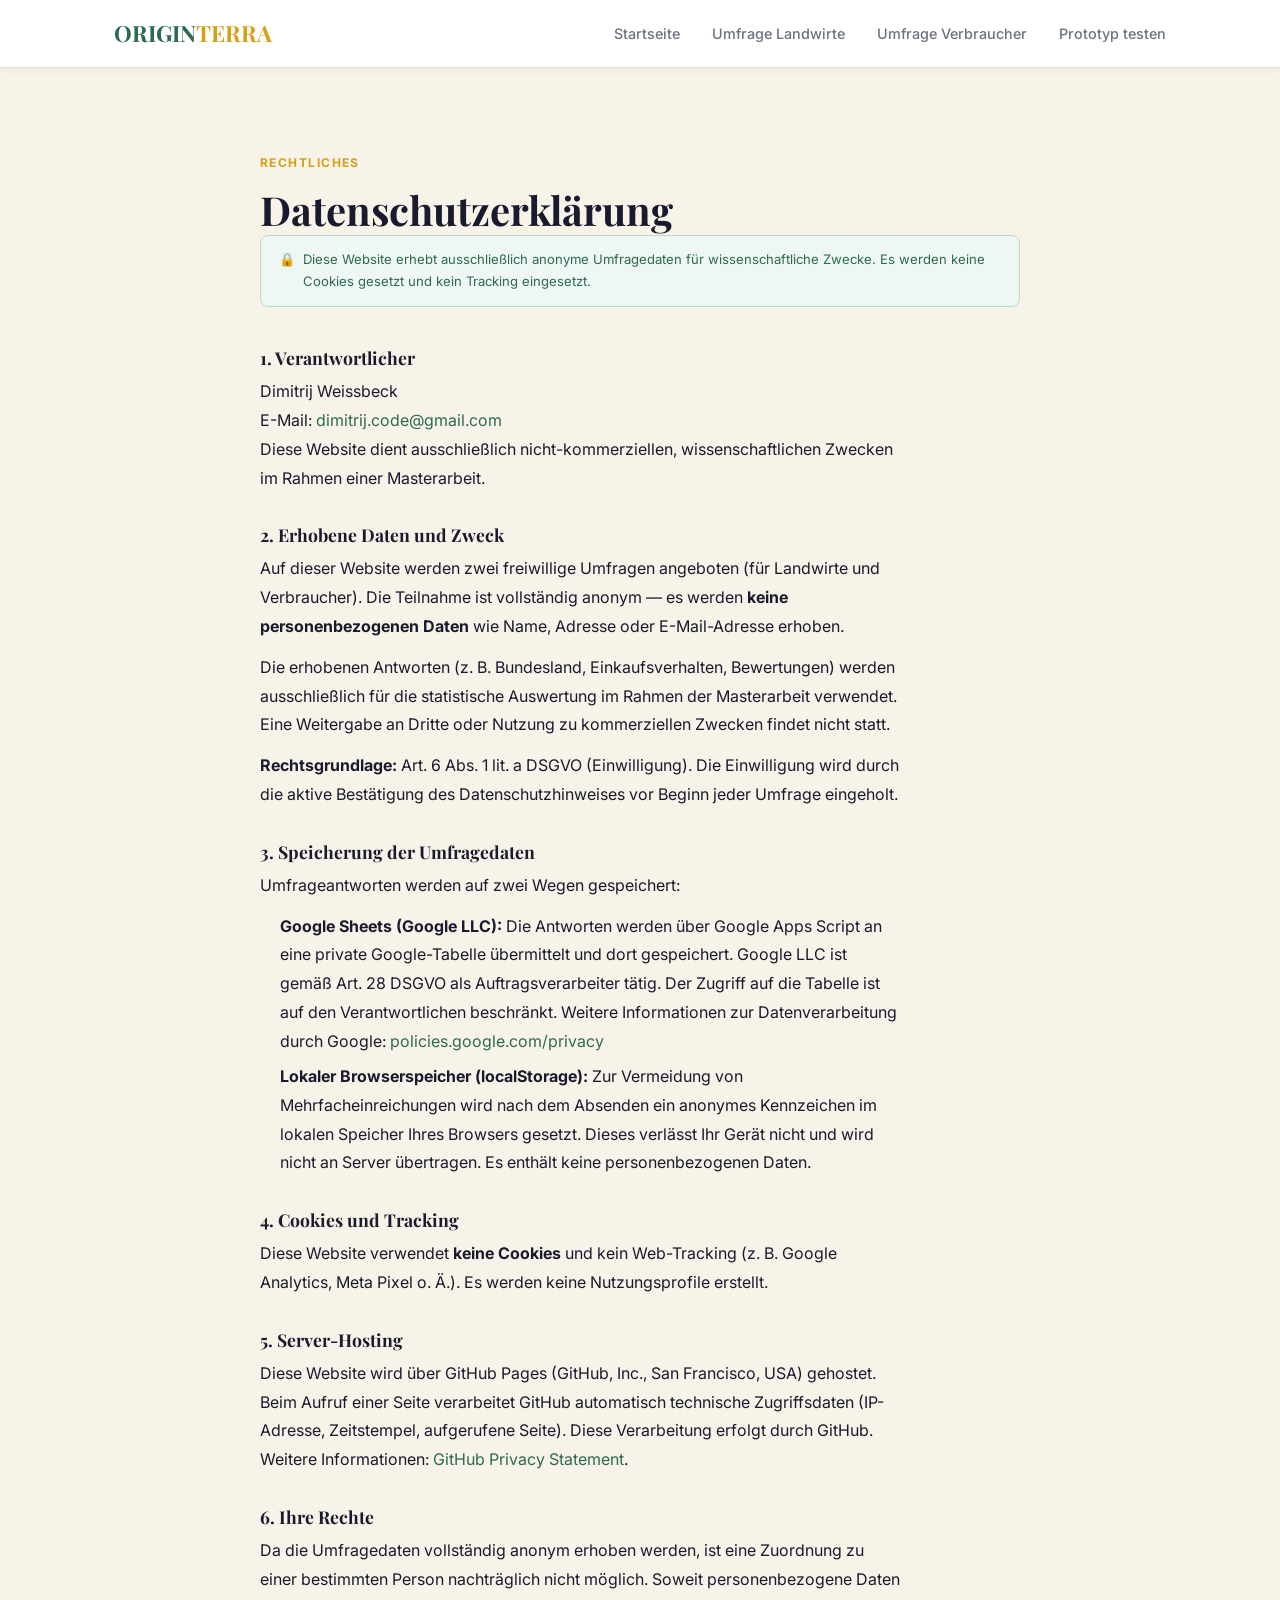
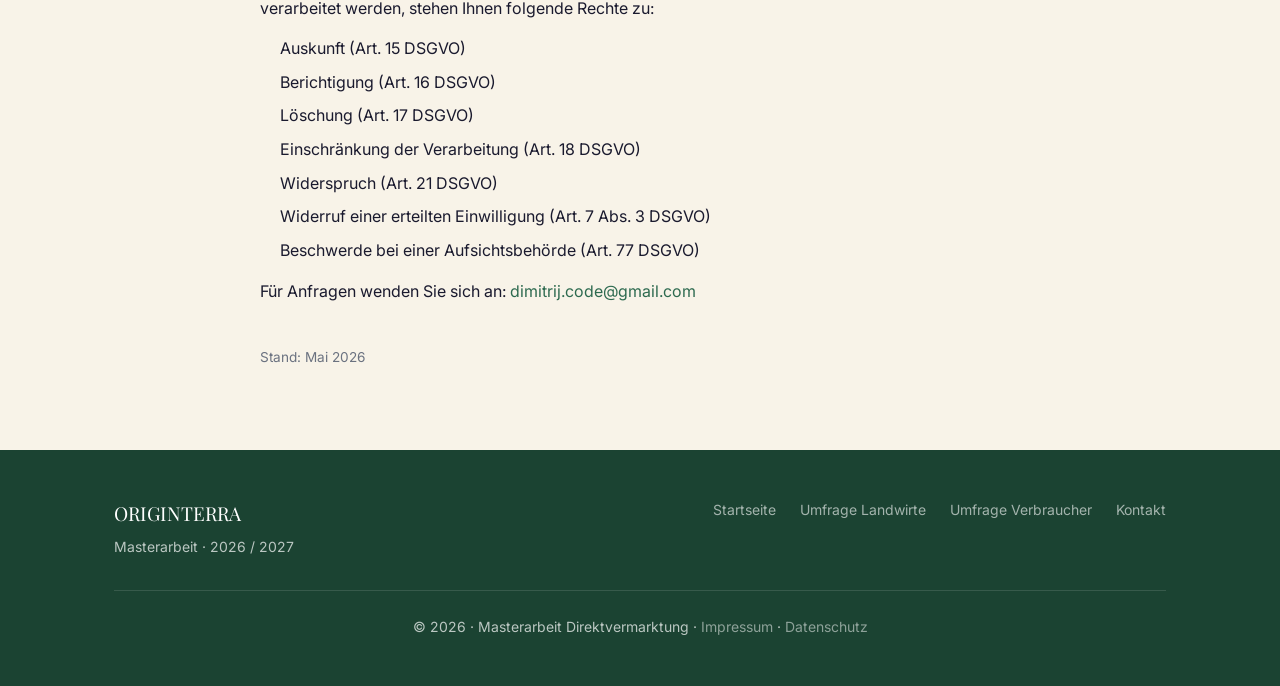
==== datenschutz.html @ 371de483 "add datenschutz" ====
<!DOCTYPE html>
<html lang="de">
<head>
  <meta charset="UTF-8">
  <meta name="viewport" content="width=device-width, initial-scale=1.0">
  <meta name="description" content="Datenschutzerklärung – ORIGINTERRA Masterarbeit Direktvermarktung.">
  <meta name="robots" content="noindex, follow">
  <link rel="canonical" href="https://originterra.de/datenschutz.html">
  <title>Datenschutz – ORIGINTERRA</title>
  <link rel="preconnect" href="https://fonts.googleapis.com">
  <link rel="preconnect" href="https://fonts.gstatic.com" crossorigin>
  <link href="https://fonts.googleapis.com/css2?family=Inter:wght@400;500;600;700&family=Playfair+Display:wght@700&display=swap" rel="stylesheet">
  <link rel="stylesheet" href="css/styles.css">
</head>
<body>

<!-- NAVIGATION -->
<nav class="nav">
  <div class="container">
    <div class="nav__inner">
      <a href="index.html" class="nav__logo">ORIGIN<span>TERRA</span></a>
      <button class="nav__toggle" id="nav-toggle" aria-label="Menü öffnen" aria-expanded="false">
        <span></span><span></span><span></span>
      </button>
      <ul class="nav__links" id="nav-links" role="list">
        <li><a href="index.html">Startseite</a></li>
        <li><a href="umfrage-bauern.html">Umfrage Landwirte</a></li>
        <li><a href="umfrage-konsumenten.html">Umfrage Verbraucher</a></li>
        <li><a href="index.html#prototyp">Prototyp testen</a></li>
      </ul>
    </div>
  </div>
</nav>

<!-- MAIN CONTENT -->
<section class="section">
  <div class="container">
    <div class="form-page">

      <div class="form-header">
        <span class="section-label">Rechtliches</span>
        <h1 style="font-size: clamp(1.6rem, 4vw, 2.5rem);">Datenschutzerklärung</h1>
        <div class="privacy-note">
          Diese Website erhebt ausschließlich anonyme Umfragedaten für wissenschaftliche Zwecke.
          Es werden keine Cookies gesetzt und kein Tracking eingesetzt.
        </div>
      </div>

      <div style="max-width: 640px; line-height: 1.8;">

        <h2 style="font-size: 1.1rem; margin-top: 2rem; margin-bottom: 0.5rem;">1. Verantwortlicher</h2>
        <p>
          Dimitrij Weissbeck<br>
          E-Mail: <a href="mailto:dimitrij.code@gmail.com">dimitrij.code@gmail.com</a><br>
          Diese Website dient ausschließlich nicht-kommerziellen, wissenschaftlichen Zwecken
          im Rahmen einer Masterarbeit.
        </p>

        <h2 style="font-size: 1.1rem; margin-top: 2rem; margin-bottom: 0.5rem;">2. Erhobene Daten und Zweck</h2>
        <p>
          Auf dieser Website werden zwei freiwillige Umfragen angeboten (für Landwirte und Verbraucher).
          Die Teilnahme ist vollständig anonym — es werden <strong>keine personenbezogenen Daten</strong>
          wie Name, Adresse oder E-Mail-Adresse erhoben.
        </p>
        <p>
          Die erhobenen Antworten (z.&nbsp;B. Bundesland, Einkaufsverhalten, Bewertungen)
          werden ausschließlich für die statistische Auswertung im Rahmen der Masterarbeit verwendet.
          Eine Weitergabe an Dritte oder Nutzung zu kommerziellen Zwecken findet nicht statt.
        </p>
        <p>
          <strong>Rechtsgrundlage:</strong> Art. 6 Abs. 1 lit. a DSGVO (Einwilligung).
          Die Einwilligung wird durch die aktive Bestätigung des Datenschutzhinweises vor
          Beginn jeder Umfrage eingeholt.
        </p>

        <h2 style="font-size: 1.1rem; margin-top: 2rem; margin-bottom: 0.5rem;">3. Speicherung der Umfragedaten</h2>
        <p>
          Umfrageantworten werden auf zwei Wegen gespeichert:
        </p>
        <ul style="margin-left: 1.25rem; margin-bottom: 0.75rem;">
          <li style="margin-bottom: 0.4rem;">
            <strong>Google Sheets (Google LLC):</strong> Die Antworten werden über Google Apps Script
            an eine private Google-Tabelle übermittelt und dort gespeichert.
            Google LLC ist gemäß Art. 28 DSGVO als Auftragsverarbeiter tätig.
            Der Zugriff auf die Tabelle ist auf den Verantwortlichen beschränkt.
            Weitere Informationen zur Datenverarbeitung durch Google:
            <a href="https://policies.google.com/privacy" target="_blank" rel="noopener">policies.google.com/privacy</a>
          </li>
          <li>
            <strong>Lokaler Browserspeicher (localStorage):</strong> Zur Vermeidung von
            Mehrfacheinreichungen wird nach dem Absenden ein anonymes Kennzeichen im
            lokalen Speicher Ihres Browsers gesetzt. Dieses verlässt Ihr Gerät nicht
            und wird nicht an Server übertragen. Es enthält keine personenbezogenen Daten.
          </li>
        </ul>

        <h2 style="font-size: 1.1rem; margin-top: 2rem; margin-bottom: 0.5rem;">4. Cookies und Tracking</h2>
        <p>
          Diese Website verwendet <strong>keine Cookies</strong> und kein Web-Tracking
          (z.&nbsp;B. Google Analytics, Meta Pixel o.&nbsp;Ä.).
          Es werden keine Nutzungsprofile erstellt.
        </p>

        <h2 style="font-size: 1.1rem; margin-top: 2rem; margin-bottom: 0.5rem;">5. Server-Hosting</h2>
        <p>
          Diese Website wird über GitHub Pages (GitHub, Inc., San Francisco, USA) gehostet.
          Beim Aufruf einer Seite verarbeitet GitHub automatisch technische Zugriffsdaten
          (IP-Adresse, Zeitstempel, aufgerufene Seite). Diese Verarbeitung erfolgt durch GitHub.
          Weitere Informationen: <a href="https://docs.github.com/en/site-policy/privacy-policies/github-general-privacy-statement" target="_blank" rel="noopener">GitHub Privacy Statement</a>.
        </p>

        <h2 style="font-size: 1.1rem; margin-top: 2rem; margin-bottom: 0.5rem;">6. Ihre Rechte</h2>
        <p>Da die Umfragedaten vollständig anonym erhoben werden, ist eine Zuordnung zu einer bestimmten Person nachträglich nicht möglich. Soweit personenbezogene Daten verarbeitet werden, stehen Ihnen folgende Rechte zu:</p>
        <ul style="margin-left: 1.25rem; margin-bottom: 0.75rem;">
          <li style="margin-bottom: 0.3rem;">Auskunft (Art. 15 DSGVO)</li>
          <li style="margin-bottom: 0.3rem;">Berichtigung (Art. 16 DSGVO)</li>
          <li style="margin-bottom: 0.3rem;">Löschung (Art. 17 DSGVO)</li>
          <li style="margin-bottom: 0.3rem;">Einschränkung der Verarbeitung (Art. 18 DSGVO)</li>
          <li style="margin-bottom: 0.3rem;">Widerspruch (Art. 21 DSGVO)</li>
          <li style="margin-bottom: 0.3rem;">Widerruf einer erteilten Einwilligung (Art. 7 Abs. 3 DSGVO)</li>
          <li>Beschwerde bei einer Aufsichtsbehörde (Art. 77 DSGVO)</li>
        </ul>
        <p>
          Für Anfragen wenden Sie sich an:
          <a href="mailto:dimitrij.code@gmail.com">dimitrij.code@gmail.com</a>
        </p>

        <p style="margin-top: 2.5rem; font-size: 0.85rem; color: var(--color-text-muted);">
          Stand: Mai 2026
        </p>

      </div>
    </div>
  </div>
</section>

<!-- FOOTER -->
<footer class="footer">
  <div class="container">
    <div class="footer__inner">
      <div>
        <div class="footer__brand">ORIGINTERRA</div>
        <p>Masterarbeit · 2026 / 2027</p>
      </div>
      <div class="footer__links">
        <a href="index.html">Startseite</a>
        <a href="umfrage-bauern.html">Umfrage Landwirte</a>
        <a href="umfrage-konsumenten.html">Umfrage Verbraucher</a>
        <a href="kontakt.html">Kontakt</a>
      </div>
    </div>
    <div class="footer__copy">
      &copy; 2026 · Masterarbeit Direktvermarktung ·
      <a href="impressum.html" style="color: rgba(255,255,255,0.5);">Impressum</a> ·
      <a href="datenschutz.html" style="color: rgba(255,255,255,0.5);" aria-current="page">Datenschutz</a>
    </div>
  </div>
</footer>

<script>
  document.addEventListener('DOMContentLoaded', function() {
    var btn = document.getElementById('nav-toggle');
    var nav = document.getElementById('nav-links');
    if (!btn || !nav) return;
    btn.addEventListener('click', function() {
      var open = nav.classList.toggle('is-open');
      btn.setAttribute('aria-expanded', open);
    });
    nav.querySelectorAll('a').forEach(function(a) {
      a.addEventListener('click', function() {
        nav.classList.remove('is-open');
        btn.setAttribute('aria-expanded', 'false');
      });
    });
    document.addEventListener('click', function(e) {
      if (!nav.contains(e.target) && !btn.contains(e.target)) {
        nav.classList.remove('is-open');
        btn.setAttribute('aria-expanded', 'false');
      }
    });
  });
</script>
</body>
</html>
---- css/styles.css ----
/* ============================================================
   GLOBAL TOKENS
   ============================================================ */
:root {
  --color-primary:       #2D6A4F;
  --color-primary-light: #40916C;
  --color-primary-dark:  #1B4332;
  --color-accent:        #D4A017;
  --color-accent-dark:   #B8860B;
  --color-bg:            #F8F3E8;
  --color-surface:       #FFFFFF;
  --color-surface-alt:   #F0EBE0;
  --color-text:          #1A1A2E;
  --color-text-muted:    #6B7280;
  --color-border:        #E5E0D5;
  --color-success:       #2D6A4F;
  --font-heading:        'Playfair Display', Georgia, serif;
  --font-body:           'Inter', system-ui, -apple-system, sans-serif;
  --radius:              12px;
  --radius-sm:           8px;
  --shadow:              0 2px 16px rgba(0,0,0,0.08);
  --shadow-md:           0 4px 24px rgba(0,0,0,0.12);
  --max-width:           1100px;
  --nav-height:          68px;
}

/* ============================================================
   RESET & BASE
   ============================================================ */
*, *::before, *::after { box-sizing: border-box; margin: 0; padding: 0; }

html { font-size: 16px; scroll-behavior: smooth; }

body {
  font-family: var(--font-body);
  background: var(--color-bg);
  color: var(--color-text);
  line-height: 1.65;
  min-height: 100vh;
}

img { max-width: 100%; height: auto; display: block; }
a { color: var(--color-primary); text-decoration: none; }
a:hover { text-decoration: underline; }
ul { list-style: none; }

/* ============================================================
   TYPOGRAPHY
   ============================================================ */
h1, h2, h3, h4 {
  font-family: var(--font-heading);
  line-height: 1.25;
  color: var(--color-text);
}
h1 { font-size: clamp(2rem, 5vw, 3.25rem); }
h2 { font-size: clamp(1.5rem, 3vw, 2.25rem); margin-bottom: 0.5rem; }
h3 { font-size: clamp(1.15rem, 2vw, 1.5rem); margin-bottom: 0.35rem; }
p  { margin-bottom: 0.75rem; }
p:last-child { margin-bottom: 0; }

.text-muted  { color: var(--color-text-muted); font-size: 0.9rem; }
.text-center { text-align: center; }

/* ============================================================
   LAYOUT
   ============================================================ */
.container {
  width: min(var(--max-width), 100%);
  margin-inline: auto;
  padding-inline: 1.5rem;
}

.section {
  padding-block: 5rem;
}
.section--alt {
  background: var(--color-surface);
}
.section--dark {
  background: var(--color-primary-dark);
  color: #fff;
}
.section--dark h2,
.section--dark h3,
.section--dark p { color: inherit; }

.section-label {
  display: inline-block;
  font-size: 0.75rem;
  font-weight: 700;
  letter-spacing: 0.12em;
  text-transform: uppercase;
  color: var(--color-accent);
  margin-bottom: 0.75rem;
}

/* ============================================================
   GRID CARDS
   ============================================================ */
.card-grid {
  display: grid;
  grid-template-columns: repeat(auto-fit, minmax(280px, 1fr));
  gap: 1.5rem;
  margin-top: 2.5rem;
}
.card-grid--2 { grid-template-columns: repeat(auto-fit, minmax(320px, 1fr)); }

.card {
  background: var(--color-surface);
  border-radius: var(--radius);
  padding: 2rem;
  box-shadow: var(--shadow);
  border: 1px solid var(--color-border);
  transition: transform 0.2s, box-shadow 0.2s;
}
.card:hover { transform: translateY(-3px); box-shadow: var(--shadow-md); }

.card__icon {
  font-size: 2.25rem;
  margin-bottom: 1rem;
  display: block;
}
.card__title { margin-bottom: 0.5rem; }

.card--survey {
  border-top: 4px solid var(--color-primary);
  display: flex;
  flex-direction: column;
}
.card--survey .btn { margin-top: auto; padding-top: 1rem; }
.survey-count {
  font-size: 0.8rem;
  color: var(--color-text-muted);
  margin-top: 0.75rem;
}
.survey-count strong { color: var(--color-primary); }

/* ============================================================
   BUTTONS
   ============================================================ */
.btn {
  display: inline-flex;
  align-items: center;
  justify-content: center;
  gap: 0.5rem;
  padding: 0.75rem 1.75rem;
  border-radius: var(--radius-sm);
  font-family: var(--font-body);
  font-size: 0.95rem;
  font-weight: 600;
  cursor: pointer;
  border: 2px solid transparent;
  transition: background 0.2s, color 0.2s, border-color 0.2s, transform 0.15s;
  text-decoration: none;
  white-space: nowrap;
}
.btn:hover { transform: translateY(-1px); text-decoration: none; }
.btn:active { transform: translateY(0); }

.btn--primary {
  background: var(--color-primary);
  color: #fff;
  border-color: var(--color-primary);
}
.btn--primary:hover { background: var(--color-primary-light); border-color: var(--color-primary-light); }

.btn--accent {
  background: var(--color-accent);
  color: var(--color-text);
  border-color: var(--color-accent);
}
.btn--accent:hover { background: var(--color-accent-dark); border-color: var(--color-accent-dark); }

.btn--outline {
  background: transparent;
  color: var(--color-primary);
  border-color: var(--color-primary);
}
.btn--outline:hover { background: var(--color-primary); color: #fff; }

.btn--outline-white {
  background: transparent;
  color: #fff;
  border-color: rgba(255,255,255,0.6);
}
.btn--outline-white:hover { background: rgba(255,255,255,0.15); border-color: #fff; }

.btn--lg { padding: 1rem 2.25rem; font-size: 1.05rem; }
.btn--sm { padding: 0.5rem 1rem; font-size: 0.85rem; }
.btn--full { width: 100%; }

/* ============================================================
   NAVIGATION
   ============================================================ */
.nav {
  position: sticky;
  top: 0;
  z-index: 100;
  height: var(--nav-height);
  background: var(--color-surface);
  border-bottom: 1px solid var(--color-border);
  box-shadow: 0 1px 8px rgba(0,0,0,0.06);
  display: flex;
  align-items: center;
}

.nav__inner {
  display: flex;
  align-items: center;
  justify-content: space-between;
  width: 100%;
}

.nav__logo {
  font-family: var(--font-heading);
  font-size: 1.4rem;
  font-weight: 700;
  color: var(--color-primary);
  text-decoration: none;
}
.nav__logo span { color: var(--color-accent); }

.nav__links {
  display: flex;
  align-items: center;
  gap: 2rem;
}
.nav__links a {
  font-size: 0.9rem;
  font-weight: 500;
  color: var(--color-text-muted);
  transition: color 0.2s;
}
.nav__links a:hover,
.nav__links a[aria-current="page"] {
  color: var(--color-primary);
  text-decoration: none;
}.nav__links a[aria-current="page"] {
  border-bottom: 2px solid var(--color-primary);
  padding-bottom: 2px;
}

/* hamburger — checkbox hack */
.nav__toggle {
  display: none;
  background: none;
  border: none;
  cursor: pointer;
  padding: 4px;
  flex-direction: column;
  gap: 5px;
}
.nav__toggle span {
  display: block;
  width: 24px;
  height: 2px;
  background: var(--color-text);
  border-radius: 2px;
  transition: transform 0.2s, opacity 0.2s;
}

@media (max-width: 768px) {
  .nav__toggle { display: flex; }

  .nav__links {
    position: fixed;
    inset: var(--nav-height) 0 0 0;
    background: var(--color-surface);
    flex-direction: column;
    align-items: flex-start;
    padding: 2rem 1.5rem;
    gap: 1.5rem;
    transform: translateX(100%);
    transition: transform 0.3s;
    border-top: 1px solid var(--color-border);
    font-size: 1.1rem;
    z-index: 200;
  }
  .nav__links.is-open { transform: translateX(0); }
  .nav__links a { font-size: 1.1rem; }
}

/* ============================================================
   HERO
   ============================================================ */
.hero {
  min-height: calc(100vh - var(--nav-height));
  background: linear-gradient(135deg, var(--color-primary-dark) 0%, var(--color-primary) 60%, var(--color-primary-light) 100%);
  display: flex;
  align-items: center;
  position: relative;
  overflow: hidden;
  padding-block: 5rem;
}

.hero::before {
  content: '';
  position: absolute;
  inset: 0;
  background: url("data:image/svg+xml,%3Csvg width='60' height='60' viewBox='0 0 60 60' xmlns='http://www.w3.org/2000/svg'%3E%3Cg fill='none' fill-rule='evenodd'%3E%3Cg fill='%23ffffff' fill-opacity='0.04'%3E%3Cpath d='M36 34v-4h-2v4h-4v2h4v4h2v-4h4v-2h-4zm0-30V0h-2v4h-4v2h4v4h2V6h4V4h-4zM6 34v-4H4v4H0v2h4v4h2v-4h4v-2H6zM6 4V0H4v4H0v2h4v4h2V6h4V4H6z'/%3E%3C/g%3E%3C/g%3E%3C/svg%3E");
  pointer-events: none;
}

.hero__content {
  position: relative;
  z-index: 1;
  max-width: 700px;
}
.hero__label {
  display: inline-block;
  background: rgba(255,255,255,0.15);
  color: rgba(255,255,255,0.9);
  font-size: 0.75rem;
  font-weight: 700;
  letter-spacing: 0.1em;
  text-transform: uppercase;
  padding: 0.35rem 0.85rem;
  border-radius: 100px;
  margin-bottom: 1.5rem;
}
.hero__title {
  color: #fff;
  margin-bottom: 1.25rem;
}
.hero__title em {
  font-style: normal;
  color: var(--color-accent);
}
.hero__subtitle {
  color: rgba(255,255,255,0.82);
  font-size: 1.15rem;
  margin-bottom: 2.5rem;
  max-width: 560px;
}
.hero__cta { display: flex; gap: 1rem; flex-wrap: wrap; }

/* ============================================================
   PROGRESS / STEPPER
   ============================================================ */
.progress-wrapper {
  display: flex;
  align-items: flex-start;
  gap: 3rem;
  margin-top: 3rem;
  flex-wrap: wrap;
}

.stepper {
  flex: 1;
  min-width: 280px;
}
.stepper__step {
  display: flex;
  align-items: flex-start;
  gap: 1rem;
  margin-bottom: 0.5rem;
  position: relative;
}
.stepper__step:not(:last-child)::before {
  content: '';
  position: absolute;
  left: 19px;
  top: 40px;
  width: 2px;
  height: calc(100% - 4px);
  background: var(--color-border);
}
.stepper__step.is-done::before  { background: var(--color-primary-light); }
.stepper__step.is-active::before { background: var(--color-border); }

.stepper__circle {
  width: 40px;
  height: 40px;
  border-radius: 50%;
  border: 2px solid var(--color-border);
  background: var(--color-surface);
  display: flex;
  align-items: center;
  justify-content: center;
  font-weight: 700;
  font-size: 0.85rem;
  flex-shrink: 0;
  color: var(--color-text-muted);
  position: relative;
  z-index: 1;
  transition: background 0.3s, border-color 0.3s, color 0.3s;
}
.stepper__step.is-done .stepper__circle {
  background: var(--color-primary);
  border-color: var(--color-primary);
  color: #fff;
}
.stepper__step.is-active .stepper__circle {
  background: var(--color-accent);
  border-color: var(--color-accent);
  color: var(--color-text);
  box-shadow: 0 0 0 4px rgba(212,160,23,0.25);
}

.stepper__body { padding-top: 8px; padding-bottom: 1.75rem; }
.stepper__label {
  font-weight: 600;
  font-size: 0.95rem;
  color: var(--color-text-muted);
}
.stepper__step.is-done  .stepper__label  { color: var(--color-primary); }
.stepper__step.is-active .stepper__label { color: var(--color-text); }
.stepper__note { font-size: 0.8rem; color: var(--color-text-muted); margin-top: 0.15rem; }

/* radial progress circle */
.progress-circle-wrap {
  display: flex;
  flex-direction: column;
  align-items: center;
  gap: 1rem;
  min-width: 180px;
}
.progress-circle {
  width: 160px;
  height: 160px;
  border-radius: 50%;
  background: conic-gradient(var(--color-primary) 0% var(--pct, 0%), var(--color-border) var(--pct, 0%) 100%);
  display: flex;
  align-items: center;
  justify-content: center;
  position: relative;
}
.progress-circle::before {
  content: '';
  position: absolute;
  inset: 16px;
  background: var(--color-surface);
  border-radius: 50%;
}
.progress-circle__text {
  position: relative;
  z-index: 1;
  text-align: center;
}
.progress-circle__num {
  font-family: var(--font-heading);
  font-size: 2rem;
  font-weight: 700;
  color: var(--color-primary);
  line-height: 1;
}
.progress-circle__sub {
  font-size: 0.7rem;
  color: var(--color-text-muted);
  display: block;
  margin-top: 0.2rem;
}
.progress-circle__label {
  font-weight: 600;
  color: var(--color-text);
  text-align: center;
}

/* ============================================================
   FORMS
   ============================================================ */
.form-page { max-width: 760px; margin-inline: auto; }
.form-header { margin-bottom: 2.5rem; }
.form-header .meta {
  display: flex;
  gap: 1.5rem;
  flex-wrap: wrap;
  margin-top: 1rem;
  margin-bottom: 1rem;
}
.form-header .meta span {
  font-size: 0.85rem;
  color: var(--color-text-muted);
  display: flex;
  align-items: center;
  gap: 0.35rem;
}
.privacy-note {
  background: #EEF7F3;
  border: 1px solid #B7DDD0;
  border-radius: var(--radius-sm);
  padding: 0.85rem 1.1rem;
  font-size: 0.82rem;
  color: #2D6A4F;
  display: flex;
  gap: 0.5rem;
  align-items: flex-start;
}
.privacy-note::before { content: '🔒'; flex-shrink: 0; }

/* progress bar on survey pages */
.survey-progress {
  background: var(--color-border);
  border-radius: 0;
  height: 5px;
  overflow: hidden;
}
.survey-progress__bar {
  height: 100%;
  background: linear-gradient(90deg, var(--color-primary), var(--color-primary-light));
  transition: width 0.5s ease;
}
.survey-step-label {
  background: var(--color-surface);
  border-bottom: 1px solid var(--color-border);
  text-align: center;
  font-size: 0.78rem;
  font-weight: 700;
  letter-spacing: 0.08em;
  text-transform: uppercase;
  color: var(--color-text-muted);
  padding: 0.45rem 1rem;
}

/* step navigation */
.step-nav {
  display: flex;
  align-items: center;
  justify-content: space-between;
  padding: 0.5rem 0 2.5rem;
  gap: 1rem;
}
.step-nav .btn { min-width: 120px; }

fieldset {
  border: none;
  margin-bottom: 2.5rem;
}
legend {
  font-family: var(--font-heading);
  font-size: 1.2rem;
  font-weight: 700;
  color: var(--color-primary);
  padding-bottom: 1rem;
  margin-bottom: 0.5rem;
  border-bottom: 2px solid var(--color-primary-light);
  width: 100%;
  display: block;
}

.form-group { margin-bottom: 1.5rem; }
.form-group label.question {
  display: block;
  font-weight: 600;
  margin-bottom: 0.65rem;
  font-size: 0.95rem;
}
.form-group .hint {
  font-size: 0.8rem;
  color: var(--color-text-muted);
  margin-top: -0.4rem;
  margin-bottom: 0.5rem;
}

/* Text inputs */
.form-group input[type="text"],
.form-group input[type="email"],
.form-group input[type="tel"],
.form-group input[type="number"],
.form-group select,
.form-group textarea {
  width: 100%;
  padding: 0.7rem 0.9rem;
  border: 1.5px solid var(--color-border);
  border-radius: var(--radius-sm);
  font-family: var(--font-body);
  font-size: 0.95rem;
  background: var(--color-surface);
  color: var(--color-text);
  transition: border-color 0.2s, box-shadow 0.2s;
}
.form-group input:focus,
.form-group select:focus,
.form-group textarea:focus {
  outline: none;
  border-color: var(--color-primary);
  box-shadow: 0 0 0 3px rgba(45,106,79,0.15);
}
.form-group textarea { min-height: 110px; resize: vertical; }
.form-group select { appearance: none; background-image: url("data:image/svg+xml,%3Csvg xmlns='http://www.w3.org/2000/svg' width='12' height='8' viewBox='0 0 12 8'%3E%3Cpath fill='%236B7280' d='M1 1l5 5 5-5'/%3E%3C/svg%3E"); background-repeat: no-repeat; background-position: right 0.9rem center; padding-right: 2.5rem; }

/* Radio & checkbox groups */
.radio-group,
.checkbox-group {
  display: flex;
  flex-direction: column;
  gap: 0.55rem;
}
.radio-group--inline,
.checkbox-group--inline {
  flex-direction: row;
  flex-wrap: wrap;
  gap: 0.5rem;
}

.radio-option,
.checkbox-option {
  display: flex;
  align-items: center;
  gap: 0.6rem;
  cursor: pointer;
  padding: 0.55rem 0.9rem;
  border-radius: var(--radius-sm);
  border: 1.5px solid var(--color-border);
  background: var(--color-surface);
  transition: border-color 0.15s, background 0.15s;
  user-select: none;
  font-size: 0.93rem;
}
.radio-option:hover,
.checkbox-option:hover { border-color: var(--color-primary-light); background: #F0F7F4; }

.radio-option input[type="radio"],
.checkbox-option input[type="checkbox"] {
  accent-color: var(--color-primary);
  width: 16px;
  height: 16px;
  flex-shrink: 0;
}

.radio-option:has(input:checked),
.checkbox-option:has(input:checked) {
  border-color: var(--color-primary);
  background: #EEF7F3;
}

/* char counter */
.char-counter {
  font-size: 0.78rem;
  color: var(--color-text-muted);
  text-align: right;
  margin-top: 0.25rem;
}

/* conditional hidden section */
.conditional { display: none; margin-top: 0.75rem; }
.conditional.is-visible { display: block; }

/* honeypot — off-screen, nicht per display:none (Bots erkennen das) */
.hp-field {
  position: absolute;
  left: -9999px;
  width: 1px;
  height: 1px;
  opacity: 0;
  pointer-events: none;
  overflow: hidden;
}

/* Duplikat-Hinweis */
.already-submitted-notice {
  background: #FEF3CD;
  border: 1.5px solid #F6C94E;
  border-radius: var(--radius-sm);
  padding: 1rem 1.25rem;
  font-size: 0.9rem;
  color: #7A5000;
  margin-bottom: 1.5rem;
  display: flex;
  flex-wrap: wrap;
  align-items: center;
  gap: 0.75rem;
}
.already-submitted-notice strong { color: #5A3A00; }

/* form validation errors */
.form-group.field-error .question,
.form-group.field-error legend { color: #c0392b; }
.form-group.field-error input[type="text"],
.form-group.field-error input[type="email"],
.form-group.field-error input[type="tel"],
.form-group.field-error select,
.form-group.field-error textarea { border-color: #c0392b; background: #fff8f8; }
.validation-msg { font-size: 0.8rem; color: #c0392b; margin-top: 0.3rem; }

/* ============================================================
   STAR RATING
   ============================================================ */
.star-rating {
  display: flex;
  flex-direction: row-reverse;
  gap: 0.25rem;
  width: fit-content;
}
.star-rating input { display: none; }
.star-rating label {
  font-size: 1.8rem;
  color: var(--color-border);
  cursor: pointer;
  transition: color 0.15s;
}
.star-rating label:hover,
.star-rating label:hover ~ label,
.star-rating input:checked ~ label {
  color: var(--color-accent);
}

/* ============================================================
   LIKERT SCALE
   ============================================================ */
.likert-group { display: flex; flex-direction: column; gap: 0.55rem; }

.likert-scale-legend {
  display: flex;
  justify-content: space-between;
  font-size: 0.72rem;
  color: var(--color-text-muted);
  padding: 0 0.1rem;
  margin-bottom: 0.1rem;
}

.likert-item {
  background: var(--color-surface);
  border: 1.5px solid var(--color-border);
  border-radius: var(--radius-sm);
  padding: 0.75rem 0.9rem;
  transition: border-color 0.15s;
}
.likert-item:has(input:checked) { border-color: var(--color-primary-light); }

.likert-item__label {
  display: block;
  font-size: 0.88rem;
  font-weight: 500;
  color: var(--color-text);
  margin-bottom: 0.55rem;
  line-height: 1.4;
}

.likert-item__scale { display: flex; gap: 0.35rem; }

.likert-btn {
  flex: 1;
  display: flex;
  align-items: center;
  justify-content: center;
  cursor: pointer;
}
.likert-btn input {
  clip: rect(0 0 0 0);
  clip-path: inset(50%);
  height: 1px;
  overflow: hidden;
  position: absolute;
  white-space: nowrap;
  width: 1px;
}
.likert-btn span {
  display: flex;
  align-items: center;
  justify-content: center;
  width: 100%;
  height: 2.5rem;
  border-radius: var(--radius-sm);
  border: 1.5px solid var(--color-border);
  background: var(--color-surface);
  font-size: 0.88rem;
  font-weight: 600;
  color: var(--color-text-muted);
  transition: border-color 0.15s, background 0.15s, color 0.15s;
  user-select: none;
}
.likert-btn:hover span {
  border-color: var(--color-primary-light);
  background: #F0F7F4;
  color: var(--color-primary);
}
.likert-btn:has(input:checked) span {
  border-color: var(--color-primary);
  background: var(--color-primary);
  color: #fff;
}
.likert-btn:has(input:focus-visible) span {
  box-shadow: 0 0 0 3px rgba(45,106,79,0.25);
}

@media (min-width: 600px) {
  .likert-item {
    display: flex;
    align-items: center;
    gap: 1.25rem;
    padding: 0.6rem 0.9rem;
  }
  .likert-item__label {
    flex: 0 0 210px;
    margin-bottom: 0;
  }
  .likert-item__scale { flex: 1; }
  .likert-scale-legend { padding-left: calc(210px + 1.25rem + 0.9rem); }
}

/* ============================================================
   SPONSORING TIERS
   ============================================================ */
.tier-grid {
  display: grid;
  grid-template-columns: repeat(auto-fit, minmax(240px, 1fr));
  gap: 1.5rem;
  margin-top: 2.5rem;
}
.tier-card {
  border: 2px solid var(--color-border);
  border-radius: var(--radius);
  padding: 2rem;
  background: var(--color-surface);
  position: relative;
  transition: transform 0.2s, box-shadow 0.2s;
}
.tier-card:hover { transform: translateY(-3px); box-shadow: var(--shadow-md); }
.tier-card--featured {
  border-color: var(--color-accent);
  background: linear-gradient(135deg, #fff 80%, #FFF9EC);
}
.tier-badge {
  position: absolute;
  top: -14px;
  left: 50%;
  transform: translateX(-50%);
  background: var(--color-accent);
  color: var(--color-text);
  font-size: 0.7rem;
  font-weight: 700;
  letter-spacing: 0.08em;
  text-transform: uppercase;
  padding: 0.25rem 0.75rem;
  border-radius: 100px;
  white-space: nowrap;
}
.tier-card__amount {
  font-family: var(--font-heading);
  font-size: 2rem;
  color: var(--color-primary);
  margin-bottom: 0.25rem;
}
.tier-card__name {
  font-weight: 700;
  font-size: 1.1rem;
  margin-bottom: 1rem;
}
.tier-card__list { padding-left: 0; }
.tier-card__list li {
  display: flex;
  align-items: flex-start;
  gap: 0.5rem;
  margin-bottom: 0.5rem;
  font-size: 0.9rem;
  color: var(--color-text-muted);
}
.tier-card__list li::before { content: '✓'; color: var(--color-primary); font-weight: 700; flex-shrink: 0; }

/* ============================================================
   CONTACT FORM
   ============================================================ */
.contact-grid {
  display: grid;
  grid-template-columns: 1fr 1fr;
  gap: 3rem;
  align-items: start;
}
@media (max-width: 768px) { .contact-grid { grid-template-columns: 1fr; } }

.form-row {
  display: grid;
  grid-template-columns: 1fr 1fr;
  gap: 1rem;
}
@media (max-width: 500px) { .form-row { grid-template-columns: 1fr; } }

/* ============================================================
   MODAL
   ============================================================ */
.modal-overlay {
  display: none;
  position: fixed;
  inset: 0;
  background: rgba(0,0,0,0.55);
  z-index: 200;
  align-items: center;
  justify-content: center;
  padding: 1rem;
}
.modal-overlay.is-open { display: flex; }
.modal {
  background: var(--color-surface);
  border-radius: var(--radius);
  padding: 2.5rem;
  max-width: 480px;
  width: 100%;
  text-align: center;
  box-shadow: var(--shadow-md);
  animation: popIn 0.25s ease;
}
@keyframes popIn {
  from { transform: scale(0.9); opacity: 0; }
  to   { transform: scale(1);   opacity: 1; }
}
.modal__icon { font-size: 3.5rem; margin-bottom: 1rem; }
.modal__title { margin-bottom: 0.75rem; }
.modal__actions { display: flex; flex-direction: column; gap: 0.75rem; margin-top: 1.5rem; }

/* ============================================================
   FOOTER
   ============================================================ */
.footer {
  background: var(--color-primary-dark);
  color: rgba(255,255,255,0.7);
  padding-block: 3rem;
  font-size: 0.875rem;
}
.footer__inner {
  display: flex;
  justify-content: space-between;
  align-items: flex-start;
  flex-wrap: wrap;
  gap: 2rem;
}
.footer__brand { color: #fff; font-family: var(--font-heading); font-size: 1.2rem; margin-bottom: 0.35rem; }
.footer__links { display: flex; gap: 1.5rem; flex-wrap: wrap; }
.footer__links a { color: rgba(255,255,255,0.6); transition: color 0.2s; }
.footer__links a:hover { color: #fff; text-decoration: none; }
.footer__copy { margin-top: 2rem; padding-top: 1.5rem; border-top: 1px solid rgba(255,255,255,0.12); text-align: center; }
.footer__storage-note {
  background: rgba(255,255,255,0.07);
  border-radius: var(--radius-sm);
  padding: 0.65rem 1rem;
  font-size: 0.78rem;
  display: flex;
  gap: 0.5rem;
  align-items: flex-start;
  margin-top: 0.75rem;
}
.footer__storage-note::before { content: '🔒'; flex-shrink: 0; }

/* ============================================================
   UTILITIES
   ============================================================ */
.mt-1 { margin-top: 0.5rem; }
.mt-2 { margin-top: 1rem; }
.mt-3 { margin-top: 1.5rem; }
.mt-4 { margin-top: 2.5rem; }
.mb-1 { margin-bottom: 0.5rem; }
.mb-2 { margin-bottom: 1rem; }
.mb-3 { margin-bottom: 1.5rem; }

.hidden { display: none !important; }

/* ============================================================
   PRINT
   ============================================================ */
@media print {
  .nav, .footer, .btn, .modal-overlay { display: none !important; }
  body { background: #fff; color: #000; }
  .section { padding-block: 1.5rem; }
  fieldset { border: 1px solid #ccc; margin-bottom: 1rem; }
}
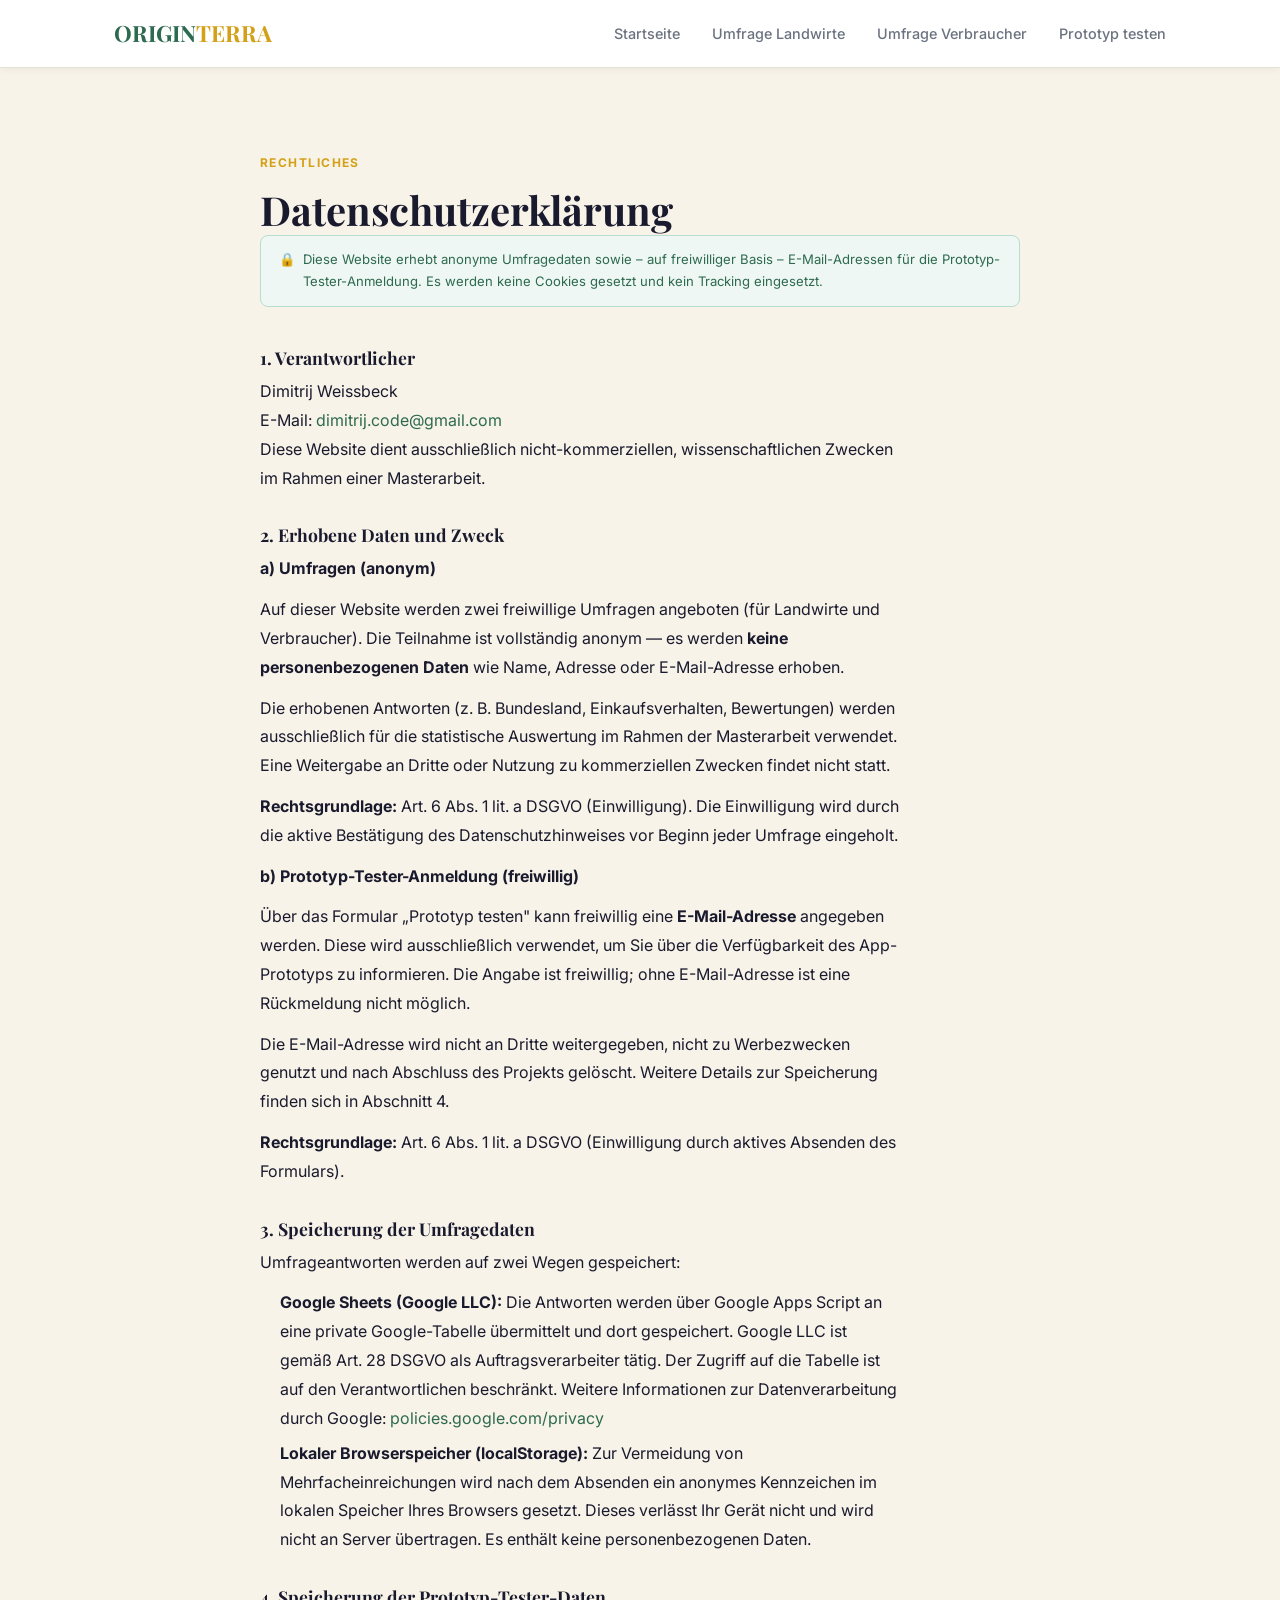
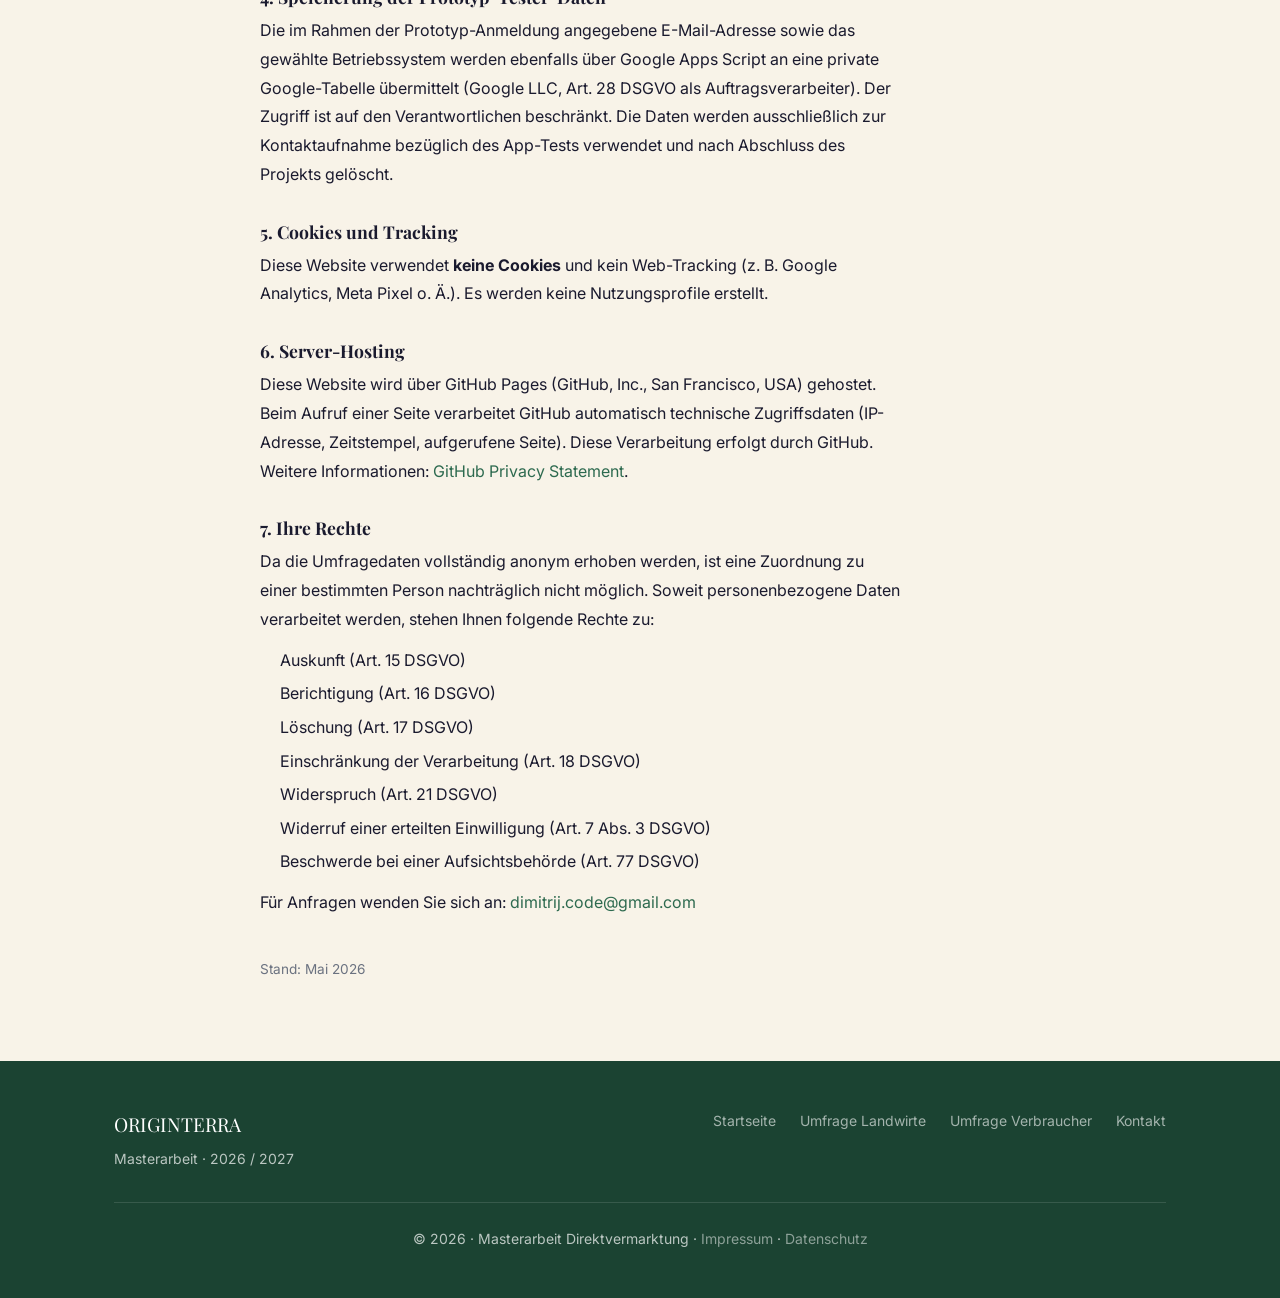
==== commit f52e2379: "fix" ====
--- a/datenschutz.html
+++ b/datenschutz.html
@@ -6,6 +6,8 @@
   <meta name="description" content="Datenschutzerklärung – ORIGINTERRA Masterarbeit Direktvermarktung.">
   <meta name="robots" content="noindex, follow">
   <link rel="canonical" href="https://originterra.de/datenschutz.html">
+  <meta name="twitter:card" content="summary_large_image">
+  <meta name="twitter:image" content="https://originterra.de/images/og-image.svg">
   <title>Datenschutz – ORIGINTERRA</title>
   <link rel="preconnect" href="https://fonts.googleapis.com">
   <link rel="preconnect" href="https://fonts.gstatic.com" crossorigin>
@@ -41,7 +43,8 @@
         <span class="section-label">Rechtliches</span>
         <h1 style="font-size: clamp(1.6rem, 4vw, 2.5rem);">Datenschutzerklärung</h1>
         <div class="privacy-note">
-          Diese Website erhebt ausschließlich anonyme Umfragedaten für wissenschaftliche Zwecke.
+          Diese Website erhebt anonyme Umfragedaten sowie – auf freiwilliger Basis –
+          E-Mail-Adressen für die Prototyp-Tester-Anmeldung.
           Es werden keine Cookies gesetzt und kein Tracking eingesetzt.
         </div>
       </div>
@@ -57,6 +60,7 @@
         </p>
 
         <h2 style="font-size: 1.1rem; margin-top: 2rem; margin-bottom: 0.5rem;">2. Erhobene Daten und Zweck</h2>
+        <p><strong>a) Umfragen (anonym)</strong></p>
         <p>
           Auf dieser Website werden zwei freiwillige Umfragen angeboten (für Landwirte und Verbraucher).
           Die Teilnahme ist vollständig anonym — es werden <strong>keine personenbezogenen Daten</strong>
@@ -71,6 +75,22 @@
           <strong>Rechtsgrundlage:</strong> Art. 6 Abs. 1 lit. a DSGVO (Einwilligung).
           Die Einwilligung wird durch die aktive Bestätigung des Datenschutzhinweises vor
           Beginn jeder Umfrage eingeholt.
+        </p>
+        <p><strong>b) Prototyp-Tester-Anmeldung (freiwillig)</strong></p>
+        <p>
+          Über das Formular „Prototyp testen" kann freiwillig eine <strong>E-Mail-Adresse</strong>
+          angegeben werden. Diese wird ausschließlich verwendet, um Sie über die Verfügbarkeit
+          des App-Prototyps zu informieren. Die Angabe ist freiwillig; ohne E-Mail-Adresse
+          ist eine Rückmeldung nicht möglich.
+        </p>
+        <p>
+          Die E-Mail-Adresse wird nicht an Dritte weitergegeben, nicht zu Werbezwecken genutzt
+          und nach Abschluss des Projekts gelöscht. Weitere Details zur Speicherung finden sich in
+          Abschnitt&nbsp;4.
+        </p>
+        <p>
+          <strong>Rechtsgrundlage:</strong> Art. 6 Abs. 1 lit. a DSGVO (Einwilligung durch
+          aktives Absenden des Formulars).
         </p>
 
         <h2 style="font-size: 1.1rem; margin-top: 2rem; margin-bottom: 0.5rem;">3. Speicherung der Umfragedaten</h2>
@@ -94,14 +114,24 @@
           </li>
         </ul>
 
-        <h2 style="font-size: 1.1rem; margin-top: 2rem; margin-bottom: 0.5rem;">4. Cookies und Tracking</h2>
+        <h2 style="font-size: 1.1rem; margin-top: 2rem; margin-bottom: 0.5rem;">4. Speicherung der Prototyp-Tester-Daten</h2>
+        <p>
+          Die im Rahmen der Prototyp-Anmeldung angegebene E-Mail-Adresse sowie das gewählte
+          Betriebssystem werden ebenfalls über Google Apps Script an eine private Google-Tabelle
+          übermittelt (Google LLC, Art. 28 DSGVO als Auftragsverarbeiter).
+          Der Zugriff ist auf den Verantwortlichen beschränkt.
+          Die Daten werden ausschließlich zur Kontaktaufnahme bezüglich des App-Tests verwendet
+          und nach Abschluss des Projekts gelöscht.
+        </p>
+
+        <h2 style="font-size: 1.1rem; margin-top: 2rem; margin-bottom: 0.5rem;">5. Cookies und Tracking</h2>
         <p>
           Diese Website verwendet <strong>keine Cookies</strong> und kein Web-Tracking
           (z.&nbsp;B. Google Analytics, Meta Pixel o.&nbsp;Ä.).
           Es werden keine Nutzungsprofile erstellt.
         </p>
 
-        <h2 style="font-size: 1.1rem; margin-top: 2rem; margin-bottom: 0.5rem;">5. Server-Hosting</h2>
+        <h2 style="font-size: 1.1rem; margin-top: 2rem; margin-bottom: 0.5rem;">6. Server-Hosting</h2>
         <p>
           Diese Website wird über GitHub Pages (GitHub, Inc., San Francisco, USA) gehostet.
           Beim Aufruf einer Seite verarbeitet GitHub automatisch technische Zugriffsdaten
@@ -109,7 +139,7 @@
           Weitere Informationen: <a href="https://docs.github.com/en/site-policy/privacy-policies/github-general-privacy-statement" target="_blank" rel="noopener">GitHub Privacy Statement</a>.
         </p>
 
-        <h2 style="font-size: 1.1rem; margin-top: 2rem; margin-bottom: 0.5rem;">6. Ihre Rechte</h2>
+        <h2 style="font-size: 1.1rem; margin-top: 2rem; margin-bottom: 0.5rem;">7. Ihre Rechte</h2>
         <p>Da die Umfragedaten vollständig anonym erhoben werden, ist eine Zuordnung zu einer bestimmten Person nachträglich nicht möglich. Soweit personenbezogene Daten verarbeitet werden, stehen Ihnen folgende Rechte zu:</p>
         <ul style="margin-left: 1.25rem; margin-bottom: 0.75rem;">
           <li style="margin-bottom: 0.3rem;">Auskunft (Art. 15 DSGVO)</li>
--- a/css/styles.css
+++ b/css/styles.css
@@ -698,7 +698,7 @@
 /* ============================================================
    LIKERT SCALE
    ============================================================ */
-.likert-group { display: flex; flex-direction: column; gap: 0.55rem; }
+.likert-group { display: flex; flex-direction: column; gap: 0; }
 
 .likert-scale-legend {
   display: flex;
@@ -706,28 +706,26 @@
   font-size: 0.72rem;
   color: var(--color-text-muted);
   padding: 0 0.1rem;
-  margin-bottom: 0.1rem;
+  margin-bottom: 0.4rem;
 }
 
 .likert-item {
-  background: var(--color-surface);
-  border: 1.5px solid var(--color-border);
-  border-radius: var(--radius-sm);
-  padding: 0.75rem 0.9rem;
-  transition: border-color 0.15s;
-}
-.likert-item:has(input:checked) { border-color: var(--color-primary-light); }
+  padding: 0.65rem 0;
+  border-bottom: 1px solid var(--color-border);
+  transition: background 0.12s;
+}
+.likert-item:last-child { border-bottom: none; }
 
 .likert-item__label {
   display: block;
   font-size: 0.88rem;
   font-weight: 500;
   color: var(--color-text);
-  margin-bottom: 0.55rem;
+  margin-bottom: 0.6rem;
   line-height: 1.4;
 }
 
-.likert-item__scale { display: flex; gap: 0.35rem; }
+.likert-item__scale { display: flex; gap: 0.45rem; }
 
 .likert-btn {
   flex: 1;
@@ -749,26 +747,29 @@
   display: flex;
   align-items: center;
   justify-content: center;
-  width: 100%;
+  width: 2.5rem;
   height: 2.5rem;
-  border-radius: var(--radius-sm);
-  border: 1.5px solid var(--color-border);
-  background: var(--color-surface);
-  font-size: 0.88rem;
+  border-radius: 50%;
+  border: 1.5px solid #D6D3CC;
+  background: transparent;
+  font-size: 0.85rem;
   font-weight: 600;
-  color: var(--color-text-muted);
-  transition: border-color 0.15s, background 0.15s, color 0.15s;
+  color: #9C9488;
+  transition: border-color 0.15s, background 0.15s, color 0.15s, transform 0.1s;
   user-select: none;
 }
 .likert-btn:hover span {
   border-color: var(--color-primary-light);
   background: #F0F7F4;
   color: var(--color-primary);
+  transform: scale(1.08);
 }
 .likert-btn:has(input:checked) span {
   border-color: var(--color-primary);
   background: var(--color-primary);
   color: #fff;
+  transform: scale(1.1);
+  box-shadow: 0 2px 8px rgba(45,106,79,0.22);
 }
 .likert-btn:has(input:focus-visible) span {
   box-shadow: 0 0 0 3px rgba(45,106,79,0.25);
@@ -779,14 +780,15 @@
     display: flex;
     align-items: center;
     gap: 1.25rem;
-    padding: 0.6rem 0.9rem;
+    padding: 0.55rem 0;
   }
   .likert-item__label {
     flex: 0 0 210px;
     margin-bottom: 0;
   }
-  .likert-item__scale { flex: 1; }
-  .likert-scale-legend { padding-left: calc(210px + 1.25rem + 0.9rem); }
+  .likert-item__scale { flex: 1; justify-content: space-between; }
+  .likert-btn { flex: 0 0 auto; }
+  .likert-scale-legend { padding-left: calc(210px + 1.25rem); }
 }
 
 /* ============================================================
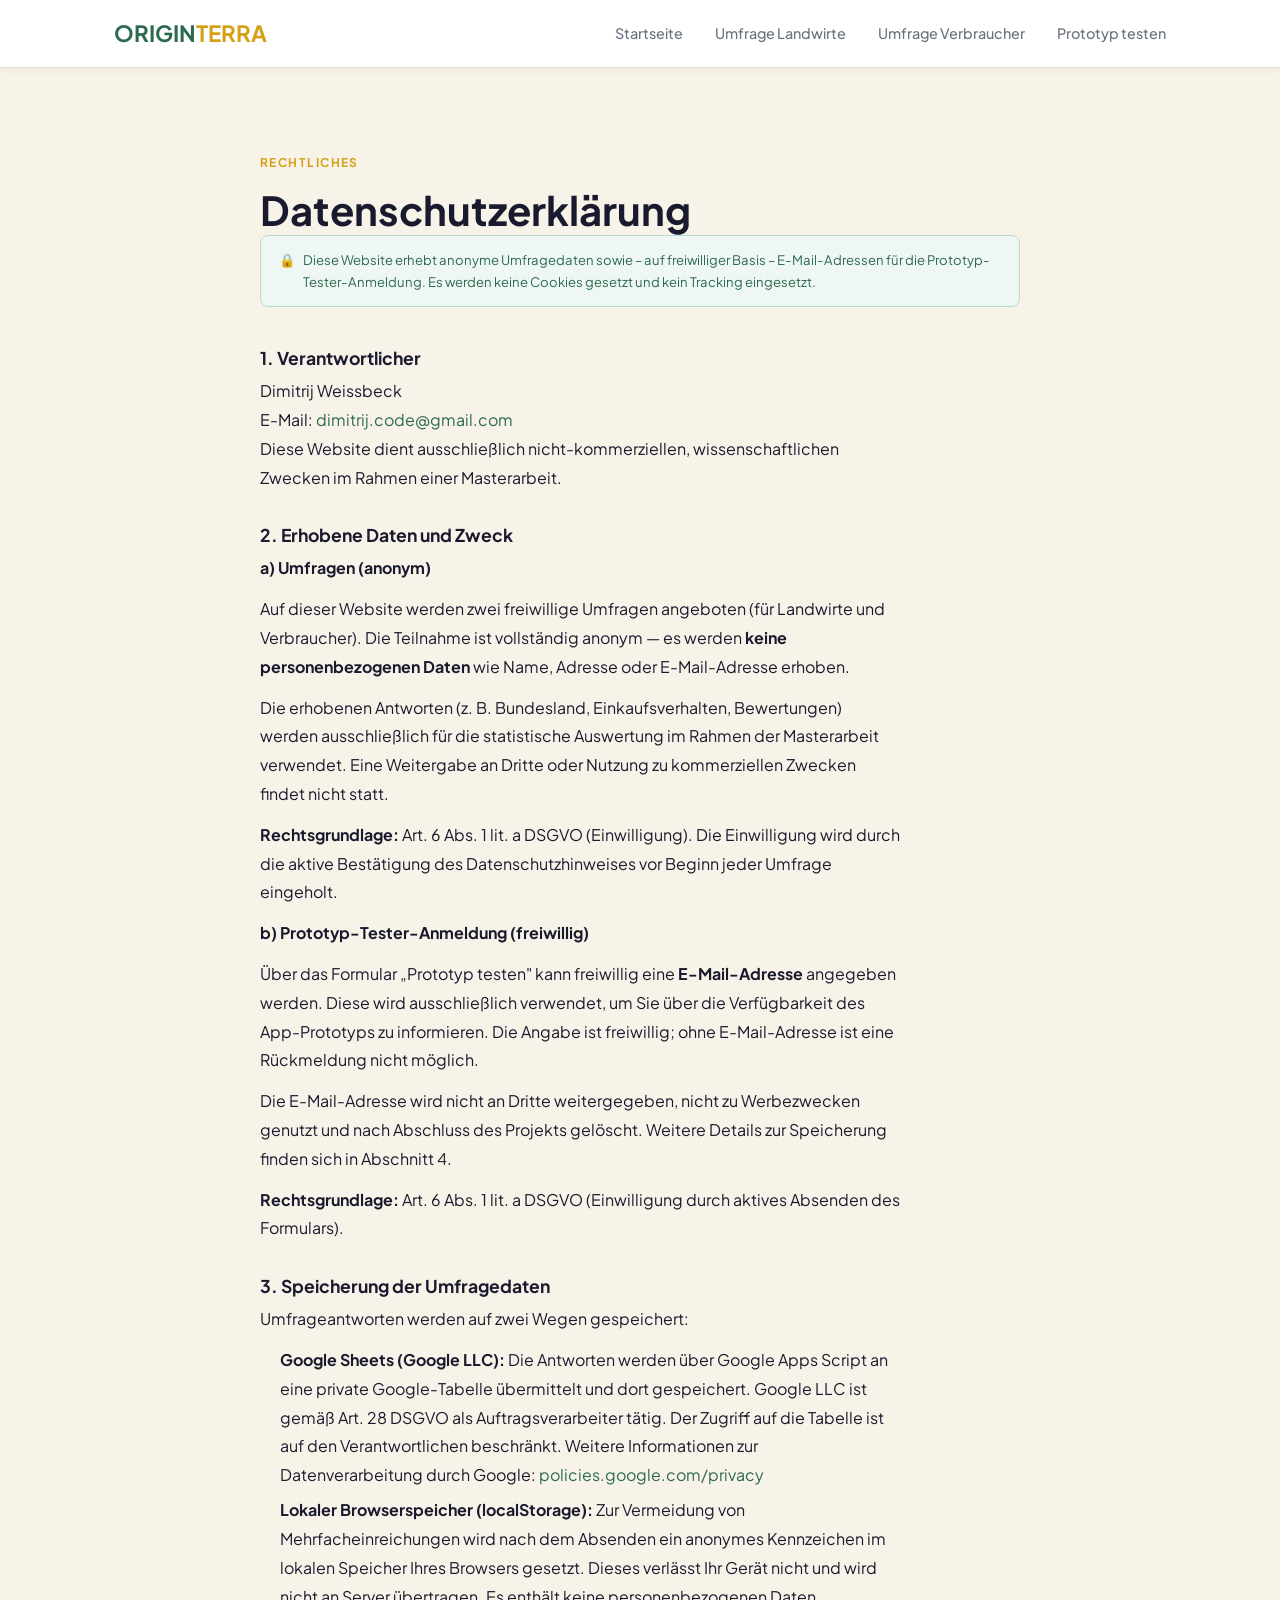
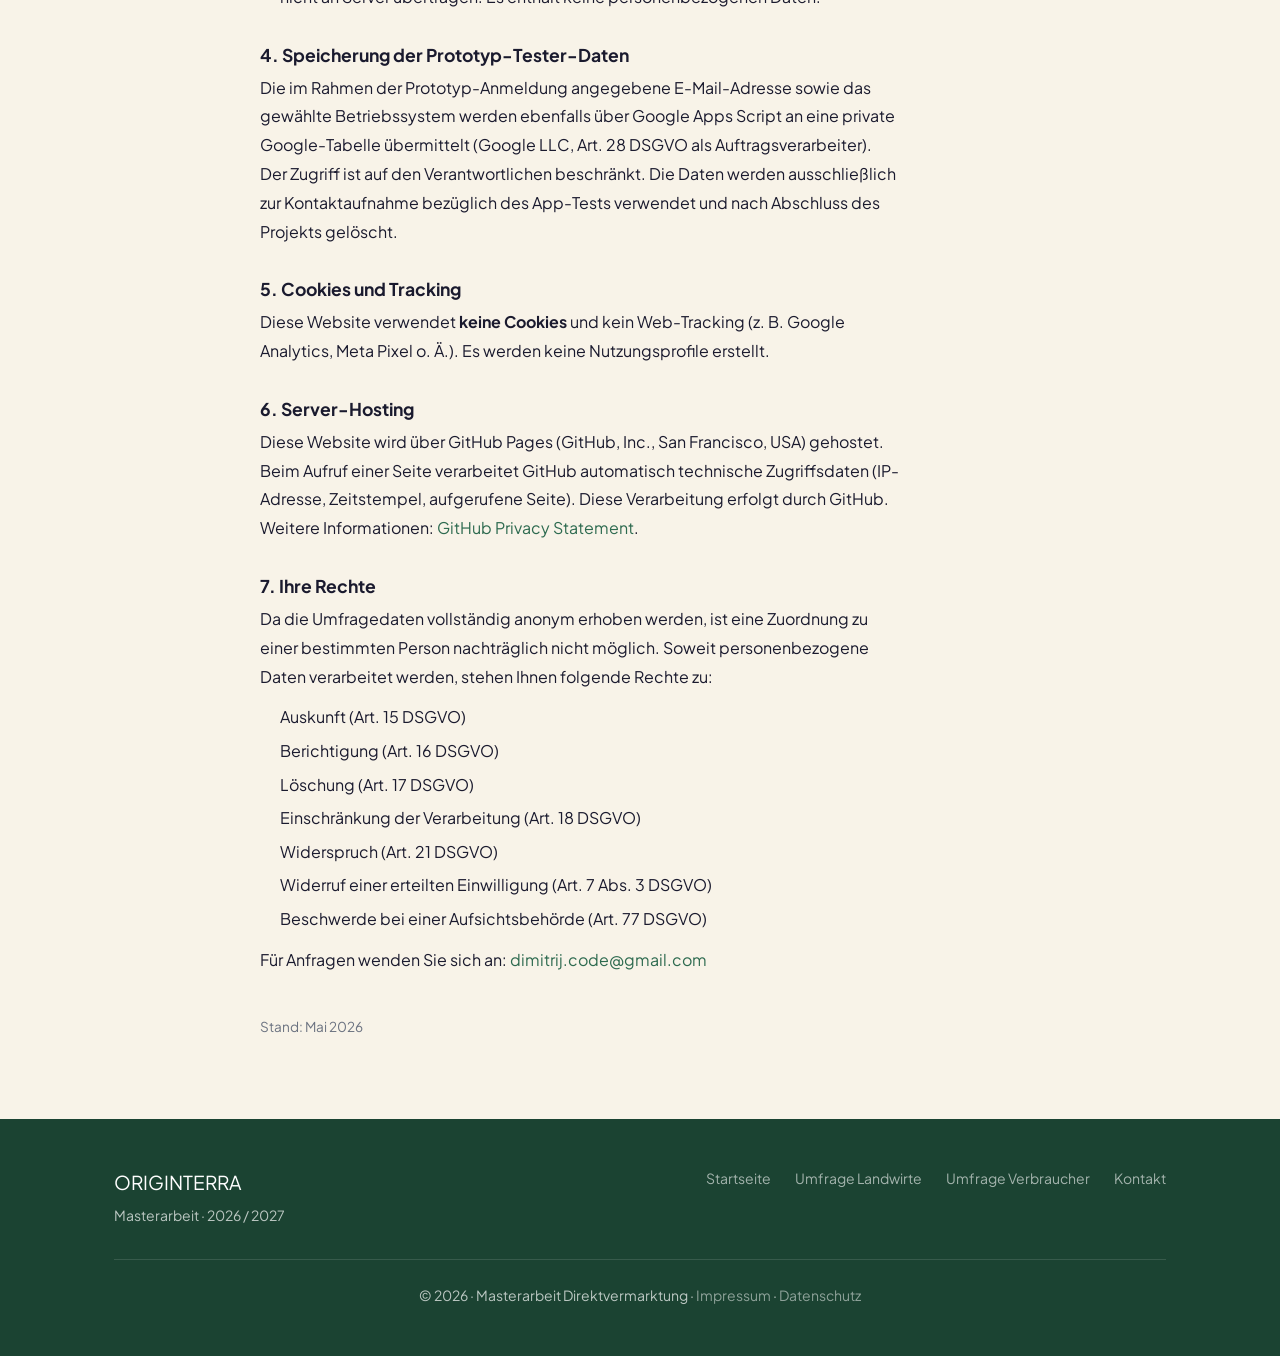
==== commit 168111ee: "fix" ====
--- a/datenschutz.html
+++ b/datenschutz.html
@@ -11,7 +11,7 @@
   <title>Datenschutz – ORIGINTERRA</title>
   <link rel="preconnect" href="https://fonts.googleapis.com">
   <link rel="preconnect" href="https://fonts.gstatic.com" crossorigin>
-  <link href="https://fonts.googleapis.com/css2?family=Inter:wght@400;500;600;700&family=Playfair+Display:wght@700&display=swap" rel="stylesheet">
+  <link href="https://fonts.googleapis.com/css2?family=Plus+Jakarta+Sans:wght@400;600;700;800;900&display=swap" rel="stylesheet">
   <link rel="stylesheet" href="css/styles.css">
 </head>
 <body>
--- a/css/styles.css
+++ b/css/styles.css
@@ -14,8 +14,8 @@
   --color-text-muted:    #6B7280;
   --color-border:        #E5E0D5;
   --color-success:       #2D6A4F;
-  --font-heading:        'Playfair Display', Georgia, serif;
-  --font-body:           'Inter', system-ui, -apple-system, sans-serif;
+  --font-heading:        'Plus Jakarta Sans', system-ui, -apple-system, sans-serif;
+  --font-body:           'Plus Jakarta Sans', system-ui, -apple-system, sans-serif;
   --radius:              12px;
   --radius-sm:           8px;
   --shadow:              0 2px 16px rgba(0,0,0,0.08);
@@ -301,10 +301,31 @@
   pointer-events: none;
 }
 
-.hero__content {
+.hero__inner {
   position: relative;
   z-index: 1;
-  max-width: 700px;
+  display: flex;
+  align-items: center;
+  gap: 3rem;
+}
+.hero__content {
+  flex: 1;
+  min-width: 0;
+}
+.hero__mockup {
+  flex-shrink: 0;
+  width: 270px;
+}
+.hero__mockup img {
+  width: 100%;
+  height: auto;
+  display: block;
+  filter: drop-shadow(0 24px 48px rgba(0,0,0,0.35));
+}
+@media (max-width: 860px) {
+  .hero__inner { flex-direction: column; text-align: center; }
+  .hero__cta { justify-content: center; }
+  .hero__mockup { width: 220px; }
 }
 .hero__label {
   display: inline-block;
